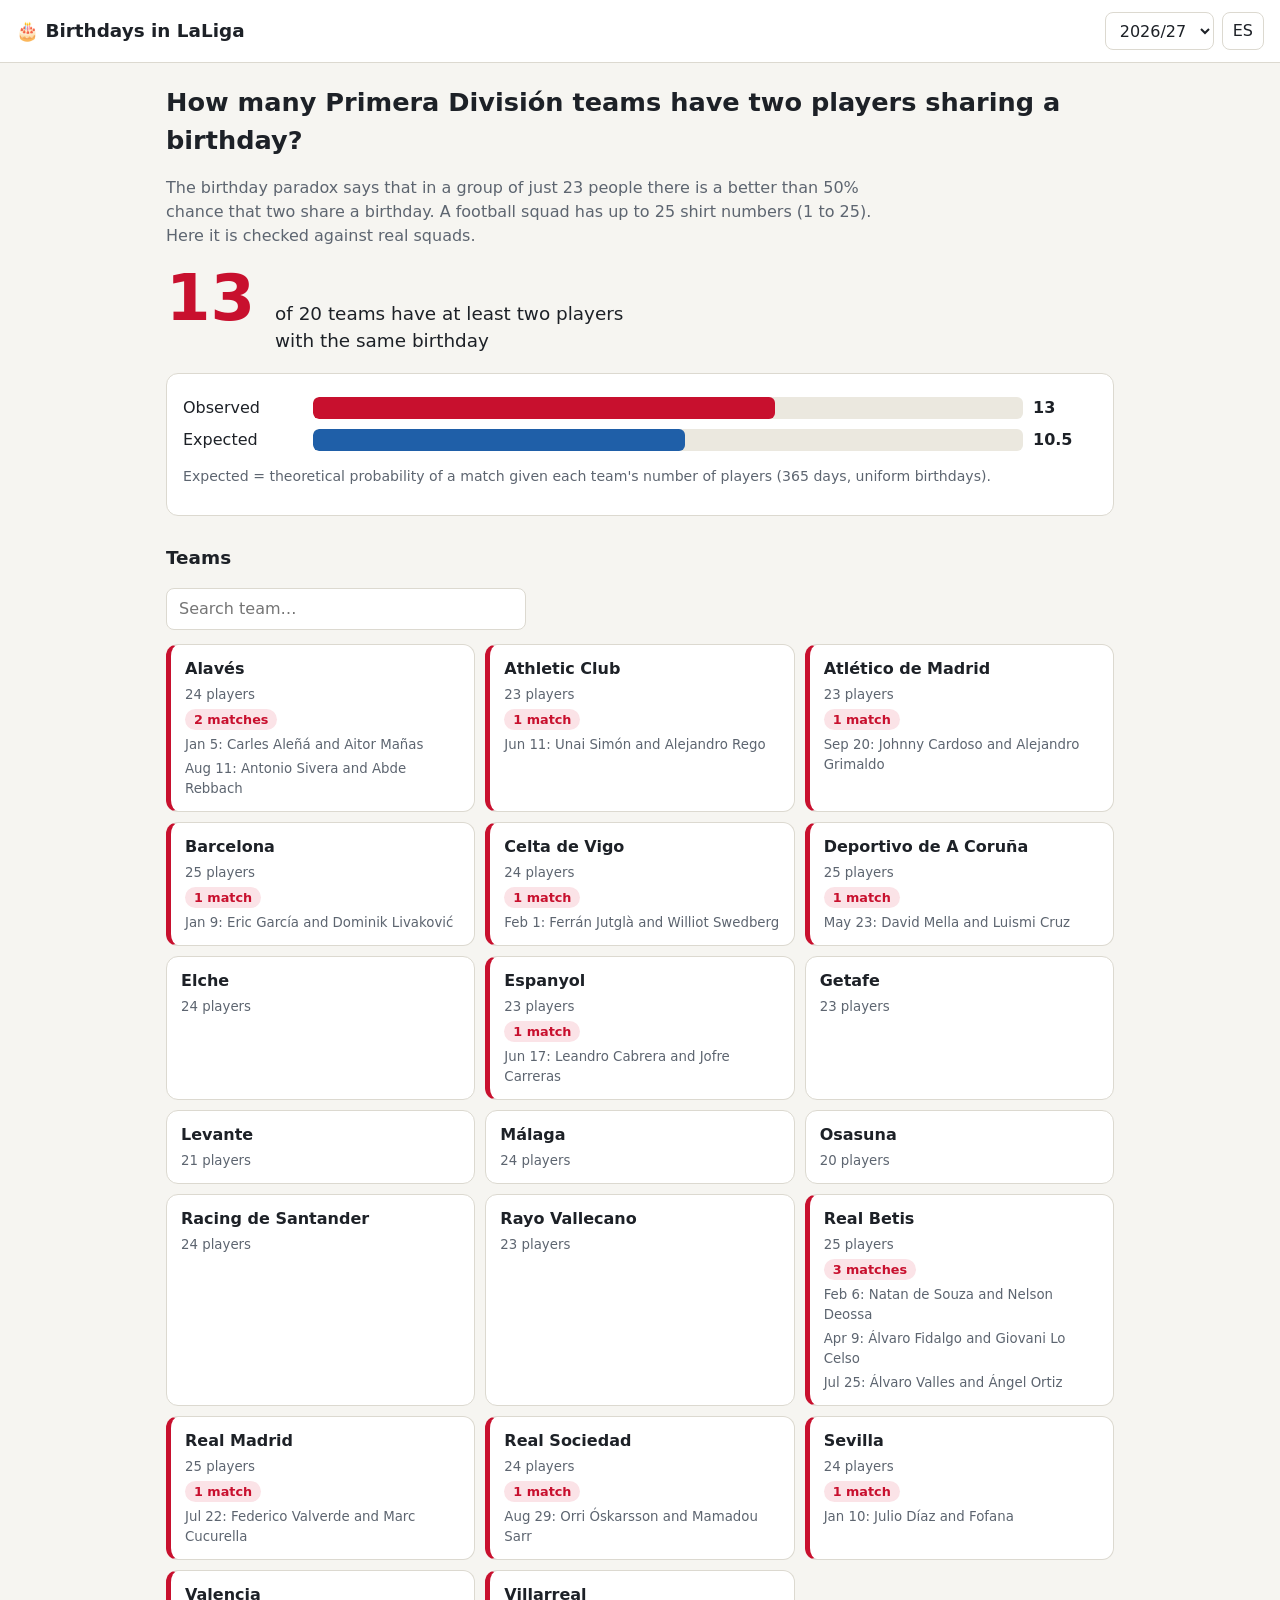
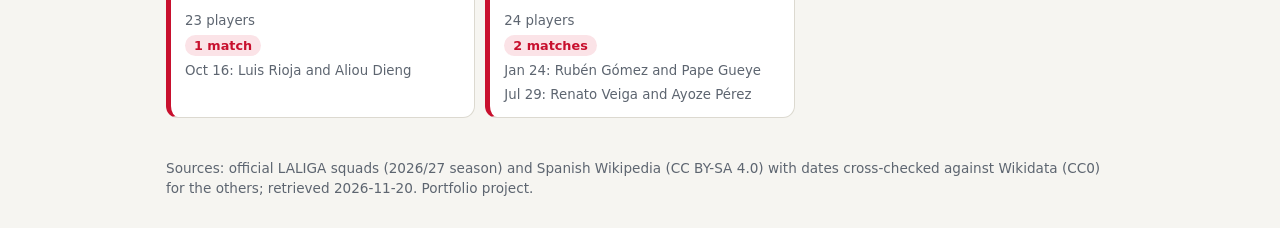
==== docs/index.html @ 86ed39a1 "Cumpleaños en LaLiga: web, datos y scripts Co-Authored-By: Claude Sonnet 5.5 <noreply@anthropic.com>" ====
<!doctype html>
<html lang="es">
<head>
<meta charset="utf-8">
<meta name="viewport" content="width=device-width, initial-scale=1">
<title>Cumpleaños en LaLiga</title>
<meta name="description" content="La paradoja del cumpleaños aplicada a las plantillas de Primera División: qué jugadores de cada equipo comparten cumpleaños.">
<link rel="stylesheet" href="style.css">
</head>
<body>
<header class="barra">
  <a class="marca" href="#/" id="marca">🎂 <span data-i18n="titulo">Cumpleaños en LaLiga</span></a>
  <div class="controles">
    <label class="oculto-visual" for="selTemporada" data-i18n="temporada">Temporada</label>
    <select id="selTemporada"></select>
    <button id="btnIdioma" type="button" aria-label="Idioma / Language">EN</button>
  </div>
</header>
<main id="contenido" aria-live="polite"></main>
<footer class="pie" id="pie"></footer>
<script src="app.js"></script>
</body>
</html>
---- docs/style.css ----
:root {
  --fondo: #f6f5f1;
  --panel: #ffffff;
  --texto: #1d2127;
  --suave: #5d6570;
  --linea: #dcd9d0;
  --acento: #c8102e;
  --acento-fondo: #fbe3e7;
  --azul: #1f5fa8;
  --vacio: #ebe8df;
  --ocupado: #8fb0d6;
}
@media (prefers-color-scheme: dark) {
  :root:not([data-theme="light"]) {
    --fondo: #14171b; --panel: #1d2127; --texto: #eceae4; --suave: #9aa3ad;
    --linea: #343a42; --acento: #ff5a73; --acento-fondo: #4a1d27; --azul: #7db3ee;
    --vacio: #2a2f36; --ocupado: #4b6f99;
  }
}
:root[data-theme="dark"] {
  --fondo: #14171b; --panel: #1d2127; --texto: #eceae4; --suave: #9aa3ad;
  --linea: #343a42; --acento: #ff5a73; --acento-fondo: #4a1d27; --azul: #7db3ee;
  --vacio: #2a2f36; --ocupado: #4b6f99;
}
* { box-sizing: border-box; }
body { margin: 0; background: var(--fondo); color: var(--texto);
  font: 16px/1.5 system-ui, -apple-system, "Segoe UI", Roboto, sans-serif; }
a { color: var(--azul); }
.oculto-visual { position: absolute; left: -9999px; }
.barra { display: flex; flex-wrap: wrap; gap: 12px; align-items: center; justify-content: space-between;
  padding: 12px 16px; background: var(--panel); border-bottom: 1px solid var(--linea); }
.marca { font-weight: 700; font-size: 1.15rem; color: var(--texto); text-decoration: none; }
.controles { display: flex; gap: 8px; }
select, button { font: inherit; color: var(--texto); background: var(--panel);
  border: 1px solid var(--linea); border-radius: 8px; padding: 6px 10px; cursor: pointer; }
main { max-width: 980px; margin: 0 auto; padding: 20px 16px 40px; }
h1 { font-size: 1.6rem; margin: 0 0 8px; }
h2 { font-size: 1.15rem; margin: 28px 0 10px; }
.explica { color: var(--suave); max-width: 70ch; }
.cifra { display: flex; flex-wrap: wrap; gap: 20px; align-items: baseline; margin: 18px 0; }
.cifra .grande { font-size: 4rem; font-weight: 800; color: var(--acento); line-height: 1; }
.cifra .texto { font-size: 1.15rem; max-width: 30ch; }
.comparacion { background: var(--panel); border: 1px solid var(--linea); border-radius: 12px; padding: 14px 16px; }
.fila-barra { display: grid; grid-template-columns: 120px 1fr 64px; gap: 10px; align-items: center; margin: 8px 0; }
.pista { background: var(--vacio); border-radius: 6px; height: 22px; overflow: hidden; }
.relleno { height: 100%; border-radius: 6px; }
.relleno.real { background: var(--acento); }
.relleno.teorico { background: var(--azul); }
.nota { color: var(--suave); font-size: 0.88rem; }
.rejilla { display: grid; grid-template-columns: repeat(auto-fill, minmax(260px, 1fr)); gap: 10px; }
.tarjeta { display: block; background: var(--panel); border: 1px solid var(--linea); border-radius: 12px;
  padding: 12px 14px; color: var(--texto); text-decoration: none; }
.tarjeta:hover { border-color: var(--azul); }
.tarjeta.coincide { border-left: 5px solid var(--acento); }
.tarjeta strong { display: block; }
.tarjeta small { color: var(--suave); display: block; margin-top: 4px; }
.etiqueta { display: inline-block; background: var(--acento-fondo); color: var(--acento); border-radius: 999px;
  padding: 1px 9px; font-size: 0.8rem; font-weight: 600; margin-top: 4px; }
.filtro { width: 100%; max-width: 360px; margin: 6px 0 14px; padding: 8px 12px; font: inherit;
  border: 1px solid var(--linea); border-radius: 8px; background: var(--panel); color: var(--texto); }
table { width: 100%; border-collapse: collapse; background: var(--panel); border: 1px solid var(--linea);
  border-radius: 12px; overflow: hidden; }
th, td { text-align: left; padding: 6px 12px; border-bottom: 1px solid var(--linea); }
th { color: var(--suave); font-weight: 600; font-size: 0.85rem; }
td.num { width: 56px; font-variant-numeric: tabular-nums; color: var(--suave); }
tr.par td { background: var(--acento-fondo); }
tr.par td:last-child { font-weight: 700; color: var(--acento); }
.pares li { margin: 4px 0; }
.calendario { overflow-x: auto; background: var(--panel); border: 1px solid var(--linea); border-radius: 12px; padding: 12px; }
.mes { display: grid; grid-template-columns: 34px repeat(31, minmax(14px, 1fr)); gap: 2px; margin-bottom: 2px; align-items: center; }
.mes span.etq { font-size: 0.75rem; color: var(--suave); }
.dia { height: 16px; border-radius: 3px; background: var(--vacio); }
.dia.fuera { background: transparent; }
.dia.uno { background: var(--ocupado); }
.dia.varios { background: var(--acento); }
.leyenda { display: flex; flex-wrap: wrap; gap: 14px; margin-top: 8px; font-size: 0.85rem; color: var(--suave); }
.leyenda i { display: inline-block; width: 12px; height: 12px; border-radius: 3px; vertical-align: -1px; margin-right: 4px; }
.atras { display: inline-block; margin-bottom: 10px; }
.pie { max-width: 980px; margin: 0 auto; padding: 0 16px 30px; color: var(--suave); font-size: 0.85rem; }
@media (max-width: 560px) {
  .fila-barra { grid-template-columns: 90px 1fr 54px; }
  .cifra .grande { font-size: 3.2rem; }
}
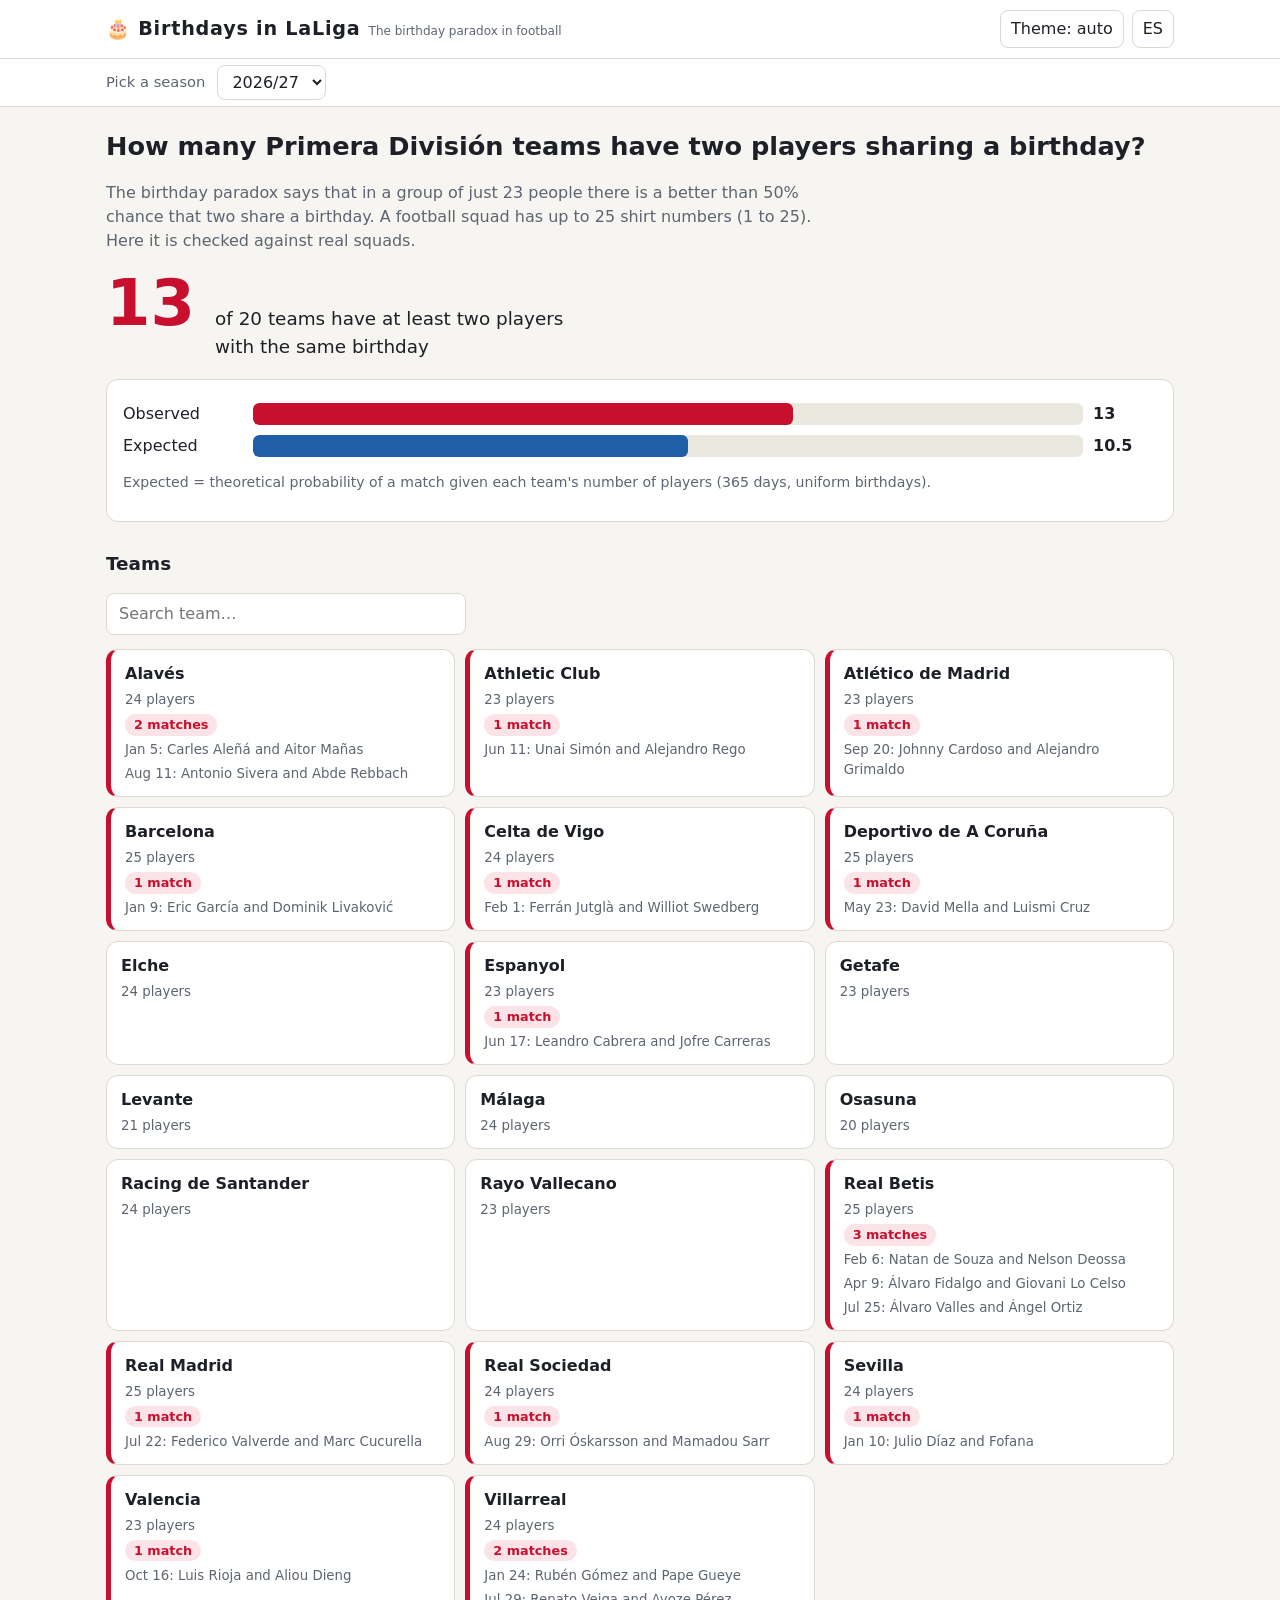
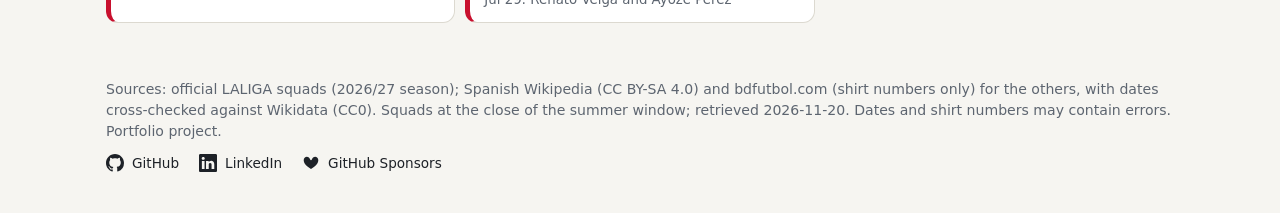
==== commit 9a06891d: "Vista Todas, etiqueta de temporada, modo oscuro y pie con enlaces al autor Co-Authored-By: Claude So" ====
--- a/docs/index.html
+++ b/docs/index.html
@@ -5,19 +5,34 @@
 <meta name="viewport" content="width=device-width, initial-scale=1">
 <title>Cumpleaños en LaLiga</title>
 <meta name="description" content="La paradoja del cumpleaños aplicada a las plantillas de Primera División: qué jugadores de cada equipo comparten cumpleaños.">
-<link rel="stylesheet" href="style.css">
+<link rel="stylesheet" href="style.css?v=20261123b">
+<script>try{var tema=localStorage.getItem('cumple-tema');if(tema==='light'||tema==='dark'){document.documentElement.setAttribute('data-theme',tema);}}catch(e){}</script>
 </head>
 <body>
-<header class="barra">
-  <a class="marca" href="#/" id="marca">🎂 <span data-i18n="titulo">Cumpleaños en LaLiga</span></a>
-  <div class="controles">
-    <label class="oculto-visual" for="selTemporada" data-i18n="temporada">Temporada</label>
-    <select id="selTemporada"></select>
-    <button id="btnIdioma" type="button" aria-label="Idioma / Language">EN</button>
+<header class="cabecera-sitio">
+  <div class="interior">
+    <a class="marca" href="#/" id="marca">🎂 <span data-i18n="titulo">Cumpleaños en LaLiga</span><small data-i18n="subtitulo">La paradoja del cumpleaños en el fútbol</small></a>
+    <div class="controles">
+      <button id="btnTema" type="button" aria-label="Cambiar tema claro, oscuro o automático">Tema: auto</button>
+      <button id="btnIdioma" type="button" aria-label="Idioma / Language">EN</button>
+    </div>
   </div>
 </header>
+<nav class="subnav" aria-label="Temporada">
+  <div class="interior">
+    <label for="selTemporada" id="etqTemporada" data-i18n="selecciona">Selecciona una temporada</label>
+    <select id="selTemporada"></select>
+  </div>
+</nav>
 <main id="contenido" aria-live="polite"></main>
-<footer class="pie" id="pie"></footer>
-<script src="app.js"></script>
+<footer class="pie">
+  <p class="nota" id="pie"></p>
+  <div class="enlaces-contacto-autor">
+    <a class="enlace-contacto-autor" href="https://github.com/fermanpre" target="_blank" rel="noopener"><svg viewBox="0 0 16 16" width="18" height="18" fill="currentColor" aria-hidden="true"><path fill-rule="evenodd" d="M8 0C3.58 0 0 3.58 0 8c0 3.54 2.29 6.53 5.47 7.59.4.07.55-.17.55-.38 0-.19-.01-.82-.01-1.49-2.01.37-2.53-.49-2.69-.94-.09-.23-.48-.94-.82-1.13-.28-.15-.68-.52-.01-.53.63-.01 1.08.58 1.23.82.72 1.21 1.87.87 2.33.66.07-.52.28-.87.51-1.07-1.78-.2-3.64-.89-3.64-3.95 0-.87.31-1.59.82-2.15-.08-.2-.36-1.02.08-2.12 0 0 .67-.21 2.2.82.64-.18 1.32-.27 2-.27.68 0 1.36.09 2 .27 1.53-1.04 2.2-.82 2.2-.82.44 1.1.16 1.92.08 2.12.51.56.82 1.27.82 2.15 0 3.07-1.87 3.75-3.65 3.95.29.25.54.73.54 1.48 0 1.07-.01 1.93-.01 2.2 0 .21.15.46.55.38A8.013 8.013 0 0016 8c0-4.42-3.58-8-8-8z"/></svg>GitHub</a>
+    <a class="enlace-contacto-autor" href="https://www.linkedin.com/in/fernandomanzanarespreciado/" target="_blank" rel="noopener"><svg viewBox="0 0 16 16" width="18" height="18" fill="currentColor" aria-hidden="true"><path d="M0 1.146C0 .513.526 0 1.175 0h13.65C15.474 0 16 .513 16 1.146v13.708c0 .633-.526 1.146-1.175 1.146H1.175C.526 16 0 15.487 0 14.854V1.146zm4.943 12.248V6.169H2.542v7.225h2.401zm-1.2-8.212c.837 0 1.358-.554 1.358-1.248-.015-.709-.52-1.248-1.342-1.248-.822 0-1.359.54-1.359 1.248 0 .694.521 1.248 1.327 1.248h.016zm4.908 8.212V9.359c0-.216.016-.432.08-.586.173-.431.568-.878 1.232-.878.869 0 1.216.662 1.216 1.634v3.865h2.401V9.25c0-2.22-1.184-3.252-2.764-3.252-1.274 0-1.845.7-2.165 1.193v.025h-.016l.016-.025V6.169h-2.4c.03.678 0 7.225 0 7.225h2.4z"/></svg>LinkedIn</a>
+    <a class="enlace-contacto-autor" href="https://github.com/sponsors/fermanpre" target="_blank" rel="noopener"><svg viewBox="0 0 16 16" width="18" height="18" fill="currentColor" aria-hidden="true"><path fill-rule="evenodd" d="M4.25 2.5c-1.336 0-2.75 1.164-2.75 3 0 2.15 1.58 4.144 3.365 5.682A20.565 20.565 0 008 13.393a20.561 20.561 0 003.135-2.211C12.92 9.644 14.5 7.65 14.5 5.5c0-1.836-1.414-3-2.75-3-1.373 0-2.609.986-3.029 2.456a.75.75 0 01-1.442 0C6.859 3.486 5.623 2.5 4.25 2.5z"/></svg>GitHub Sponsors</a>
+  </div>
+</footer>
+<script src="app.js?v=20261123b"></script>
 </body>
 </html>
--- a/docs/style.css
+++ b/docs/style.css
@@ -27,13 +27,27 @@
   font: 16px/1.5 system-ui, -apple-system, "Segoe UI", Roboto, sans-serif; }
 a { color: var(--azul); }
 .oculto-visual { position: absolute; left: -9999px; }
-.barra { display: flex; flex-wrap: wrap; gap: 12px; align-items: center; justify-content: space-between;
-  padding: 12px 16px; background: var(--panel); border-bottom: 1px solid var(--linea); }
-.marca { font-weight: 700; font-size: 1.15rem; color: var(--texto); text-decoration: none; }
+.cabecera-sitio { background: var(--panel); border-bottom: 1px solid var(--linea); }
+.cabecera-sitio .interior { max-width: 1100px; margin: 0 auto; padding: 10px 16px; display: flex; flex-wrap: wrap;
+  align-items: center; justify-content: space-between; gap: 6px 18px; }
+.marca { font-weight: 800; letter-spacing: 0.04em; font-size: 1.2rem; color: var(--texto); text-decoration: none; }
+.marca small { font-weight: 400; letter-spacing: 0; color: var(--suave); font-size: 0.75rem; margin-left: 8px; }
 .controles { display: flex; gap: 8px; }
+.subnav { position: sticky; top: 0; z-index: 40; background: var(--panel); border-bottom: 1px solid var(--linea); }
+.subnav .interior { max-width: 1100px; margin: 0 auto; padding: 6px 16px; display: flex; flex-wrap: wrap; align-items: center; gap: 8px 12px; }
+.subnav label { color: var(--suave); font-size: 0.92rem; }
+.resumen-tabla { margin-top: 6px; }
+.resumen-tabla td.cifra-celda, .resumen-tabla th.cifra-celda { text-align: right; font-variant-numeric: tabular-nums; }
+.resumen-tabla tr.total td { font-weight: 700; border-top: 2px solid var(--linea); }
+.pie { max-width: 1100px; margin: 0 auto; padding: 8px 16px 40px; color: var(--suave); font-size: 0.85rem; }
+.pie p { margin: 8px 0; }
+.enlaces-contacto-autor { display: flex; flex-wrap: wrap; gap: 8px 20px; margin-top: 10px; }
+.enlace-contacto-autor { display: inline-flex; align-items: center; gap: 8px; width: fit-content; color: var(--texto); text-decoration: none; }
+.enlace-contacto-autor:hover { color: var(--azul); }
+@media (max-width: 560px) { .marca small { display: none; } }
 select, button { font: inherit; color: var(--texto); background: var(--panel);
   border: 1px solid var(--linea); border-radius: 8px; padding: 6px 10px; cursor: pointer; }
-main { max-width: 980px; margin: 0 auto; padding: 20px 16px 40px; }
+main { max-width: 1100px; margin: 0 auto; padding: 20px 16px 40px; }
 h1 { font-size: 1.6rem; margin: 0 0 8px; }
 h2 { font-size: 1.15rem; margin: 28px 0 10px; }
 .explica { color: var(--suave); max-width: 70ch; }
@@ -76,7 +90,6 @@
 .leyenda { display: flex; flex-wrap: wrap; gap: 14px; margin-top: 8px; font-size: 0.85rem; color: var(--suave); }
 .leyenda i { display: inline-block; width: 12px; height: 12px; border-radius: 3px; vertical-align: -1px; margin-right: 4px; }
 .atras { display: inline-block; margin-bottom: 10px; }
-.pie { max-width: 980px; margin: 0 auto; padding: 0 16px 30px; color: var(--suave); font-size: 0.85rem; }
 @media (max-width: 560px) {
   .fila-barra { grid-template-columns: 90px 1fr 54px; }
   .cifra .grande { font-size: 3.2rem; }
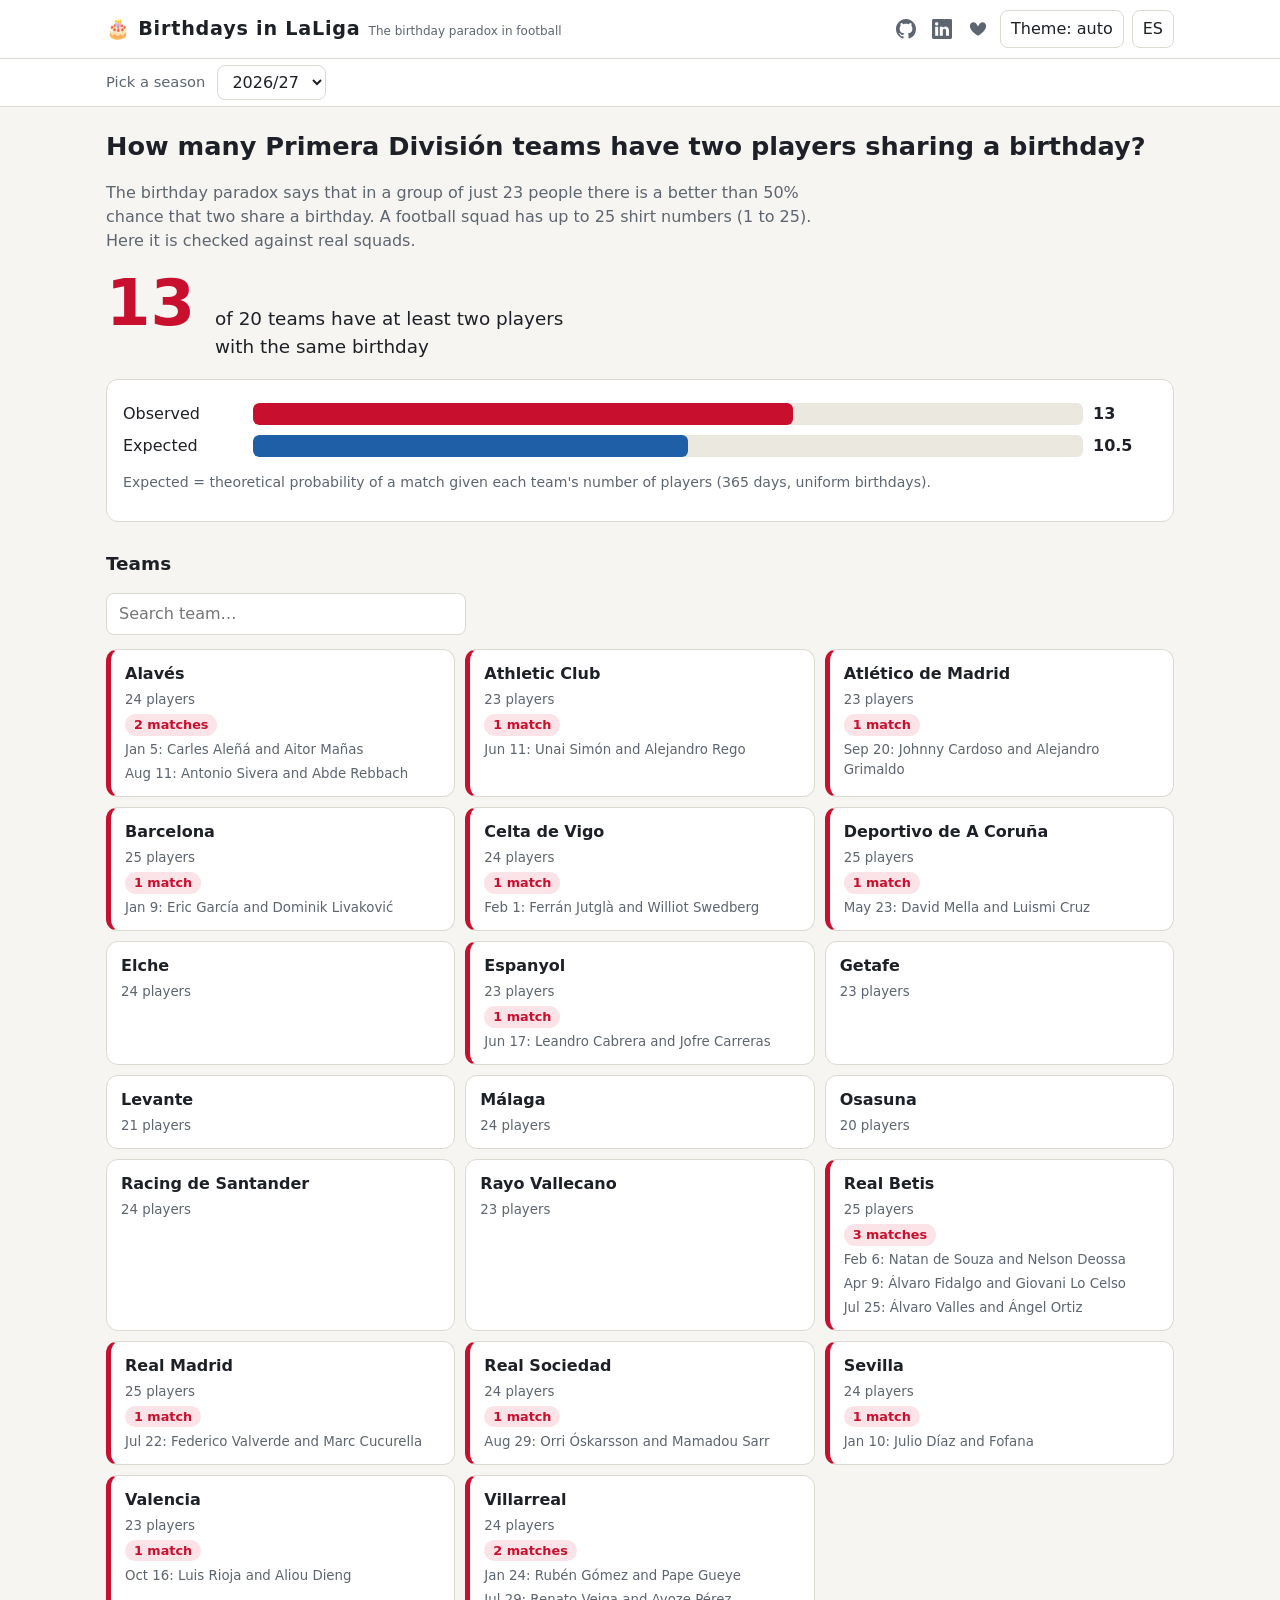
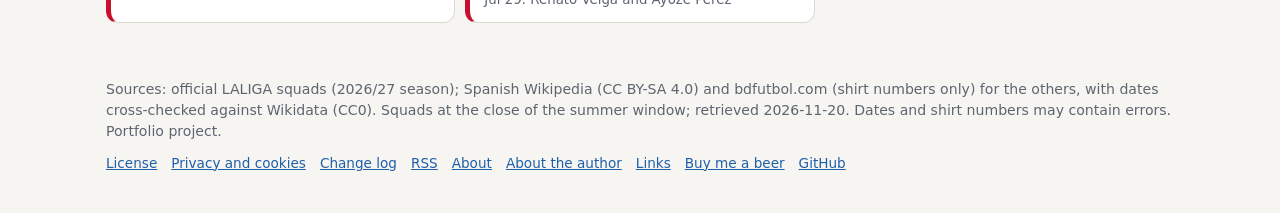
==== commit 8cefe107: "Logos en la cabecera, cinta inferior y páginas del sitio (acerca, autor, cerveza, enlaces, privacida" ====
--- a/docs/index.html
+++ b/docs/index.html
@@ -5,34 +5,42 @@
 <meta name="viewport" content="width=device-width, initial-scale=1">
 <title>Cumpleaños en LaLiga</title>
 <meta name="description" content="La paradoja del cumpleaños aplicada a las plantillas de Primera División: qué jugadores de cada equipo comparten cumpleaños.">
-<link rel="stylesheet" href="style.css?v=20261123b">
+<link rel="canonical" href="https://fermanpre.github.io/cumpleanos-laliga/index.html">
+<link rel="alternate" type="application/rss+xml" title="Cumpleaños en LaLiga · Historial de cambios" href="feed.xml">
+<link rel="stylesheet" href="style.css?v=20261123c">
 <script>try{var tema=localStorage.getItem('cumple-tema');if(tema==='light'||tema==='dark'){document.documentElement.setAttribute('data-theme',tema);}}catch(e){}</script>
 </head>
-<body>
+<body data-titulo-es="Cumpleaños en LaLiga" data-titulo-en="Birthdays in LaLiga">
 <header class="cabecera-sitio">
   <div class="interior">
-    <a class="marca" href="#/" id="marca">🎂 <span data-i18n="titulo">Cumpleaños en LaLiga</span><small data-i18n="subtitulo">La paradoja del cumpleaños en el fútbol</small></a>
+    <a class="marca" href="index.html">🎂 <span class="i18n-es">Cumpleaños en LaLiga</span><span class="i18n-en">Birthdays in LaLiga</span><small><span class="i18n-es">La paradoja del cumpleaños en el fútbol</span><span class="i18n-en">The birthday paradox in football</span></small></a>
     <div class="controles">
-      <button id="btnTema" type="button" aria-label="Cambiar tema claro, oscuro o automático">Tema: auto</button>
+      <a class="icono-autor" href="https://github.com/fermanpre" target="_blank" rel="noopener" aria-label="GitHub" title="GitHub"><svg viewBox="0 0 16 16" width="20" height="20" fill="currentColor" aria-hidden="true"><path fill-rule="evenodd" d="M8 0C3.58 0 0 3.58 0 8c0 3.54 2.29 6.53 5.47 7.59.4.07.55-.17.55-.38 0-.19-.01-.82-.01-1.49-2.01.37-2.53-.49-2.69-.94-.09-.23-.48-.94-.82-1.13-.28-.15-.68-.52-.01-.53.63-.01 1.08.58 1.23.82.72 1.21 1.87.87 2.33.66.07-.52.28-.87.51-1.07-1.78-.2-3.64-.89-3.64-3.95 0-.87.31-1.59.82-2.15-.08-.2-.36-1.02.08-2.12 0 0 .67-.21 2.2.82.64-.18 1.32-.27 2-.27.68 0 1.36.09 2 .27 1.53-1.04 2.2-.82 2.2-.82.44 1.1.16 1.92.08 2.12.51.56.82 1.27.82 2.15 0 3.07-1.87 3.75-3.65 3.95.29.25.54.73.54 1.48 0 1.07-.01 1.93-.01 2.2 0 .21.15.46.55.38A8.013 8.013 0 0016 8c0-4.42-3.58-8-8-8z"/></svg></a>
+      <a class="icono-autor" href="https://www.linkedin.com/in/fernandomanzanarespreciado/" target="_blank" rel="noopener" aria-label="LinkedIn" title="LinkedIn"><svg viewBox="0 0 16 16" width="20" height="20" fill="currentColor" aria-hidden="true"><path d="M0 1.146C0 .513.526 0 1.175 0h13.65C15.474 0 16 .513 16 1.146v13.708c0 .633-.526 1.146-1.175 1.146H1.175C.526 16 0 15.487 0 14.854V1.146zm4.943 12.248V6.169H2.542v7.225h2.401zm-1.2-8.212c.837 0 1.358-.554 1.358-1.248-.015-.709-.52-1.248-1.342-1.248-.822 0-1.359.54-1.359 1.248 0 .694.521 1.248 1.327 1.248h.016zm4.908 8.212V9.359c0-.216.016-.432.08-.586.173-.431.568-.878 1.232-.878.869 0 1.216.662 1.216 1.634v3.865h2.401V9.25c0-2.22-1.184-3.252-2.764-3.252-1.274 0-1.845.7-2.165 1.193v.025h-.016l.016-.025V6.169h-2.4c.03.678 0 7.225 0 7.225h2.4z"/></svg></a>
+      <a class="icono-autor" href="https://github.com/sponsors/fermanpre" target="_blank" rel="noopener" aria-label="GitHub Sponsors" title="GitHub Sponsors"><svg viewBox="0 0 16 16" width="20" height="20" fill="currentColor" aria-hidden="true"><path fill-rule="evenodd" d="M4.25 2.5c-1.336 0-2.75 1.164-2.75 3 0 2.15 1.58 4.144 3.365 5.682A20.565 20.565 0 008 13.393a20.561 20.561 0 003.135-2.211C12.92 9.644 14.5 7.65 14.5 5.5c0-1.836-1.414-3-2.75-3 -1.373 0-2.609.986-3.029 2.456a.75.75 0 01-1.442 0C6.859 3.486 5.623 2.5 4.25 2.5z"/></svg></a>
+      <button id="btnTema" type="button" aria-label="Tema claro, oscuro o automático / Light, dark or automatic theme">Tema: auto</button>
       <button id="btnIdioma" type="button" aria-label="Idioma / Language">EN</button>
     </div>
   </div>
 </header>
-<nav class="subnav" aria-label="Temporada">
-  <div class="interior">
-    <label for="selTemporada" id="etqTemporada" data-i18n="selecciona">Selecciona una temporada</label>
-    <select id="selTemporada"></select>
-  </div>
-</nav>
+<nav class="subnav" aria-label="Temporada"><div class="interior">
+  <label for="selTemporada" id="etqTemporada"><span class="i18n-es">Selecciona una temporada</span><span class="i18n-en">Pick a season</span></label>
+  <select id="selTemporada"></select>
+</div></nav>
 <main id="contenido" aria-live="polite"></main>
 <footer class="pie">
-  <p class="nota" id="pie"></p>
-  <div class="enlaces-contacto-autor">
-    <a class="enlace-contacto-autor" href="https://github.com/fermanpre" target="_blank" rel="noopener"><svg viewBox="0 0 16 16" width="18" height="18" fill="currentColor" aria-hidden="true"><path fill-rule="evenodd" d="M8 0C3.58 0 0 3.58 0 8c0 3.54 2.29 6.53 5.47 7.59.4.07.55-.17.55-.38 0-.19-.01-.82-.01-1.49-2.01.37-2.53-.49-2.69-.94-.09-.23-.48-.94-.82-1.13-.28-.15-.68-.52-.01-.53.63-.01 1.08.58 1.23.82.72 1.21 1.87.87 2.33.66.07-.52.28-.87.51-1.07-1.78-.2-3.64-.89-3.64-3.95 0-.87.31-1.59.82-2.15-.08-.2-.36-1.02.08-2.12 0 0 .67-.21 2.2.82.64-.18 1.32-.27 2-.27.68 0 1.36.09 2 .27 1.53-1.04 2.2-.82 2.2-.82.44 1.1.16 1.92.08 2.12.51.56.82 1.27.82 2.15 0 3.07-1.87 3.75-3.65 3.95.29.25.54.73.54 1.48 0 1.07-.01 1.93-.01 2.2 0 .21.15.46.55.38A8.013 8.013 0 0016 8c0-4.42-3.58-8-8-8z"/></svg>GitHub</a>
-    <a class="enlace-contacto-autor" href="https://www.linkedin.com/in/fernandomanzanarespreciado/" target="_blank" rel="noopener"><svg viewBox="0 0 16 16" width="18" height="18" fill="currentColor" aria-hidden="true"><path d="M0 1.146C0 .513.526 0 1.175 0h13.65C15.474 0 16 .513 16 1.146v13.708c0 .633-.526 1.146-1.175 1.146H1.175C.526 16 0 15.487 0 14.854V1.146zm4.943 12.248V6.169H2.542v7.225h2.401zm-1.2-8.212c.837 0 1.358-.554 1.358-1.248-.015-.709-.52-1.248-1.342-1.248-.822 0-1.359.54-1.359 1.248 0 .694.521 1.248 1.327 1.248h.016zm4.908 8.212V9.359c0-.216.016-.432.08-.586.173-.431.568-.878 1.232-.878.869 0 1.216.662 1.216 1.634v3.865h2.401V9.25c0-2.22-1.184-3.252-2.764-3.252-1.274 0-1.845.7-2.165 1.193v.025h-.016l.016-.025V6.169h-2.4c.03.678 0 7.225 0 7.225h2.4z"/></svg>LinkedIn</a>
-    <a class="enlace-contacto-autor" href="https://github.com/sponsors/fermanpre" target="_blank" rel="noopener"><svg viewBox="0 0 16 16" width="18" height="18" fill="currentColor" aria-hidden="true"><path fill-rule="evenodd" d="M4.25 2.5c-1.336 0-2.75 1.164-2.75 3 0 2.15 1.58 4.144 3.365 5.682A20.565 20.565 0 008 13.393a20.561 20.561 0 003.135-2.211C12.92 9.644 14.5 7.65 14.5 5.5c0-1.836-1.414-3-2.75-3-1.373 0-2.609.986-3.029 2.456a.75.75 0 01-1.442 0C6.859 3.486 5.623 2.5 4.25 2.5z"/></svg>GitHub Sponsors</a>
-  </div>
+  <p class="nota" id="pie"><span class="i18n-es">Proyecto personal sin relación con LaLiga ni con ningún club. Datos de Wikipedia (CC BY-SA 4.0), Wikidata (CC0), LALIGA y bdfutbol.</span><span class="i18n-en">Personal project, not affiliated with LaLiga or any club. Data from Wikipedia (CC BY-SA 4.0), Wikidata (CC0), LALIGA and bdfutbol.</span></p>
+  <nav aria-label="Pie"><a href="LICENSE"><span class="i18n-es">Licencia</span><span class="i18n-en">License</span></a>
+    <a href="privacidad.html"><span class="i18n-es">Privacidad y cookies</span><span class="i18n-en">Privacy and cookies</span></a>
+    <a href="changelog.html"><span class="i18n-es">Historial de cambios</span><span class="i18n-en">Change log</span></a>
+    <a href="feed.xml"><span class="i18n-es">RSS</span><span class="i18n-en">RSS</span></a>
+    <a href="acerca.html"><span class="i18n-es">Acerca de</span><span class="i18n-en">About</span></a>
+    <a href="autor.html"><span class="i18n-es">Sobre el autor</span><span class="i18n-en">About the author</span></a>
+    <a href="enlaces.html"><span class="i18n-es">Enlaces</span><span class="i18n-en">Links</span></a>
+    <a href="cerveza.html"><span class="i18n-es">Invítame a una cerveza</span><span class="i18n-en">Buy me a beer</span></a>
+    <a href="https://github.com/fermanpre/cumpleanos-laliga"><span class="i18n-es">GitHub</span><span class="i18n-en">GitHub</span></a></nav>
 </footer>
-<script src="app.js?v=20261123b"></script>
+<script src="comun.js?v=20261123c"></script>
+<script src="app.js?v=20261123c"></script>
 </body>
 </html>
--- a/docs/style.css
+++ b/docs/style.css
@@ -94,3 +94,37 @@
   .fila-barra { grid-template-columns: 90px 1fr 54px; }
   .cifra .grande { font-size: 3.2rem; }
 }
+
+/* Idioma: solo se ve el texto del idioma activo (html[lang]). */
+html:not([lang="en"]) .i18n-en { display: none; }
+html[lang="en"] .i18n-es { display: none; }
+
+/* Cabecera: logos del autor junto a los botones. */
+.controles { align-items: center; }
+.icono-autor { display: inline-flex; align-items: center; justify-content: center; color: var(--suave); padding: 4px; border-radius: 6px; }
+.icono-autor:hover { color: var(--azul); background: var(--vacio); }
+
+/* Barra de secciones de las páginas informativas. */
+.subnav .interior { overflow-x: auto; white-space: nowrap; }
+.subnav a { padding: 7px 12px; border-radius: 6px; color: var(--suave); text-decoration: none; font-size: 0.92rem; border-bottom: 2px solid transparent; }
+.subnav a:hover { color: var(--texto); background: var(--vacio); }
+.subnav a[aria-current] { color: var(--azul); font-weight: 600; border-bottom-color: var(--azul); border-radius: 6px 6px 0 0; }
+
+/* Páginas informativas. */
+.contenedor-pagina { max-width: 860px; margin: 0 auto; padding: 20px 16px 40px; }
+.cabecera-pagina h1 { margin-bottom: 4px; }
+.cabecera-pagina .subtitulo { color: var(--suave); margin: 0 0 18px; }
+.prosa p, .prosa li { max-width: 70ch; }
+.prosa ul { padding-left: 20px; }
+.lista-enlaces { list-style: none; padding-left: 0; }
+.lista-enlaces li { margin: 10px 0; }
+.lista-enlaces li > span { display: block; color: var(--suave); font-size: 0.9rem; }
+.entrada-cambio { background: var(--panel); border: 1px solid var(--linea); border-radius: 12px; padding: 12px 16px; margin: 12px 0; }
+.entrada-cambio time { color: var(--suave); font-size: 0.85rem; }
+.entrada-cambio h3 { margin: 4px 0 6px; font-size: 1.05rem; }
+.entrada-cambio p { margin: 0; max-width: 75ch; }
+.prosa code { background: var(--vacio); padding: 1px 5px; border-radius: 4px; }
+
+/* Cinta inferior con las páginas del sitio. */
+.pie nav { display: flex; flex-wrap: wrap; gap: 6px 14px; margin-top: 10px; }
+.pie nav a { white-space: nowrap; }
